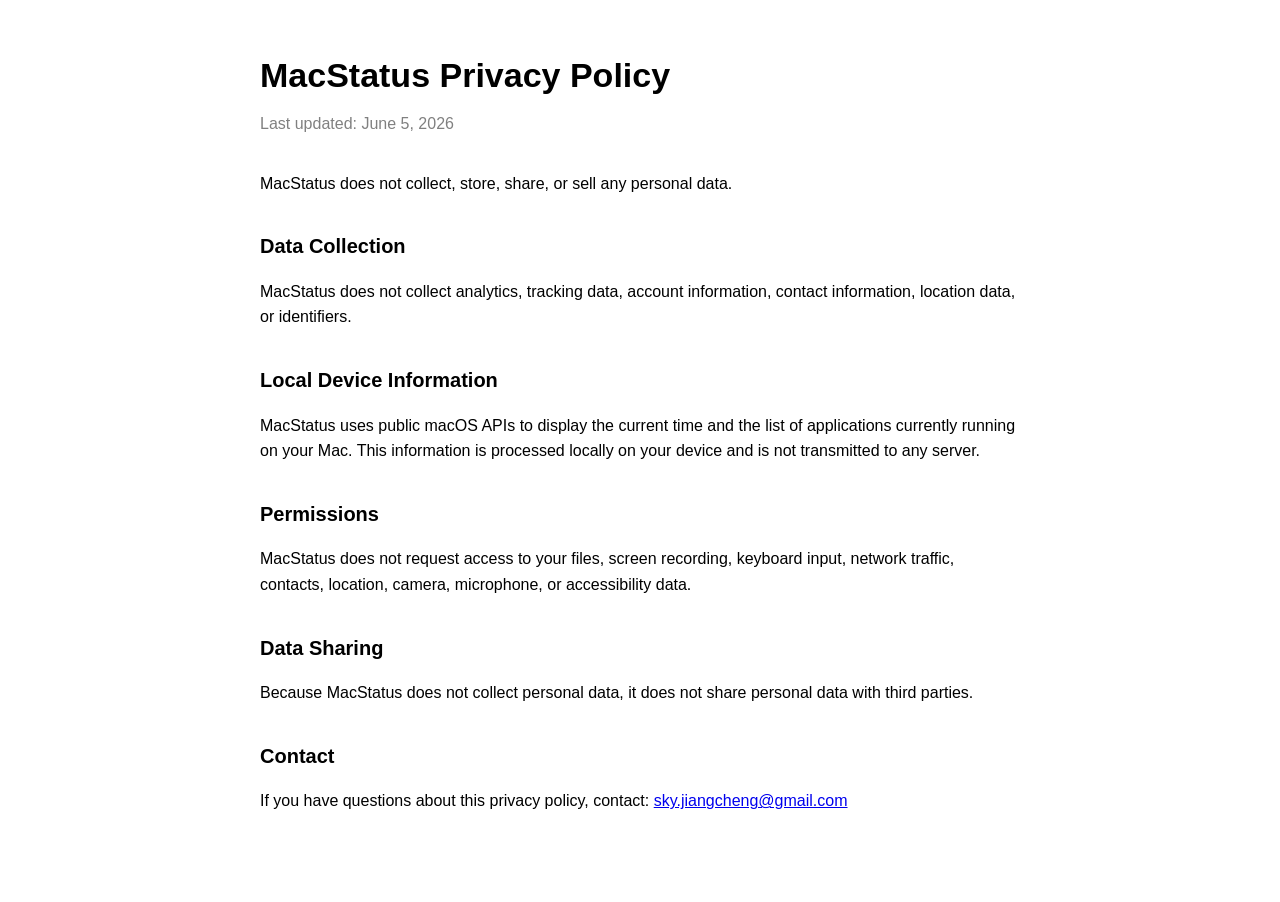
==== docs/index.html @ 31de6efc "Initial MacStatus app" ====
<!doctype html>
<html lang="en">
  <head>
    <meta charset="utf-8">
    <meta name="viewport" content="width=device-width, initial-scale=1">
    <meta http-equiv="refresh" content="0; url=./privacy/">
    <title>MacStatus</title>
  </head>
  <body>
    <p><a href="./privacy/">MacStatus Privacy Policy</a></p>
  </body>
</html>
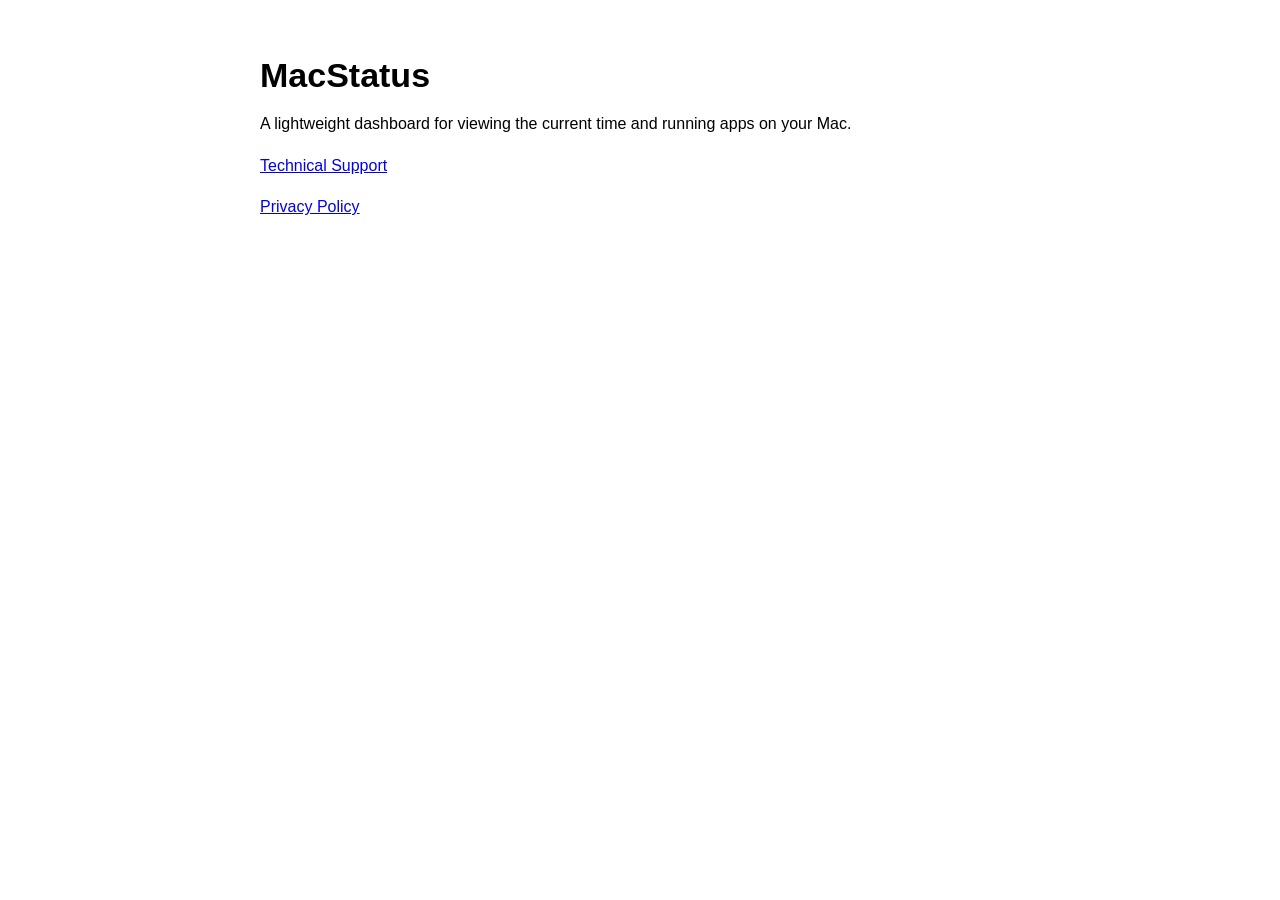
==== commit 038f0daf: "Update MacStatus support contact" ====
--- a/docs/index.html
+++ b/docs/index.html
@@ -3,10 +3,39 @@
   <head>
     <meta charset="utf-8">
     <meta name="viewport" content="width=device-width, initial-scale=1">
-    <meta http-equiv="refresh" content="0; url=./privacy/">
     <title>MacStatus</title>
+    <style>
+      :root {
+        color-scheme: light dark;
+        font-family: -apple-system, BlinkMacSystemFont, "Segoe UI", sans-serif;
+      }
+      body {
+        margin: 0;
+        background: Canvas;
+        color: CanvasText;
+        line-height: 1.6;
+      }
+      main {
+        max-width: 760px;
+        margin: 0 auto;
+        padding: 56px 24px 72px;
+      }
+      h1 {
+        margin: 0 0 8px;
+        font-size: 34px;
+        line-height: 1.15;
+      }
+      a {
+        color: LinkText;
+      }
+    </style>
   </head>
   <body>
-    <p><a href="./privacy/">MacStatus Privacy Policy</a></p>
+    <main>
+      <h1>MacStatus</h1>
+      <p>A lightweight dashboard for viewing the current time and running apps on your Mac.</p>
+      <p><a href="./support/">Technical Support</a></p>
+      <p><a href="./privacy/">Privacy Policy</a></p>
+    </main>
   </body>
 </html>
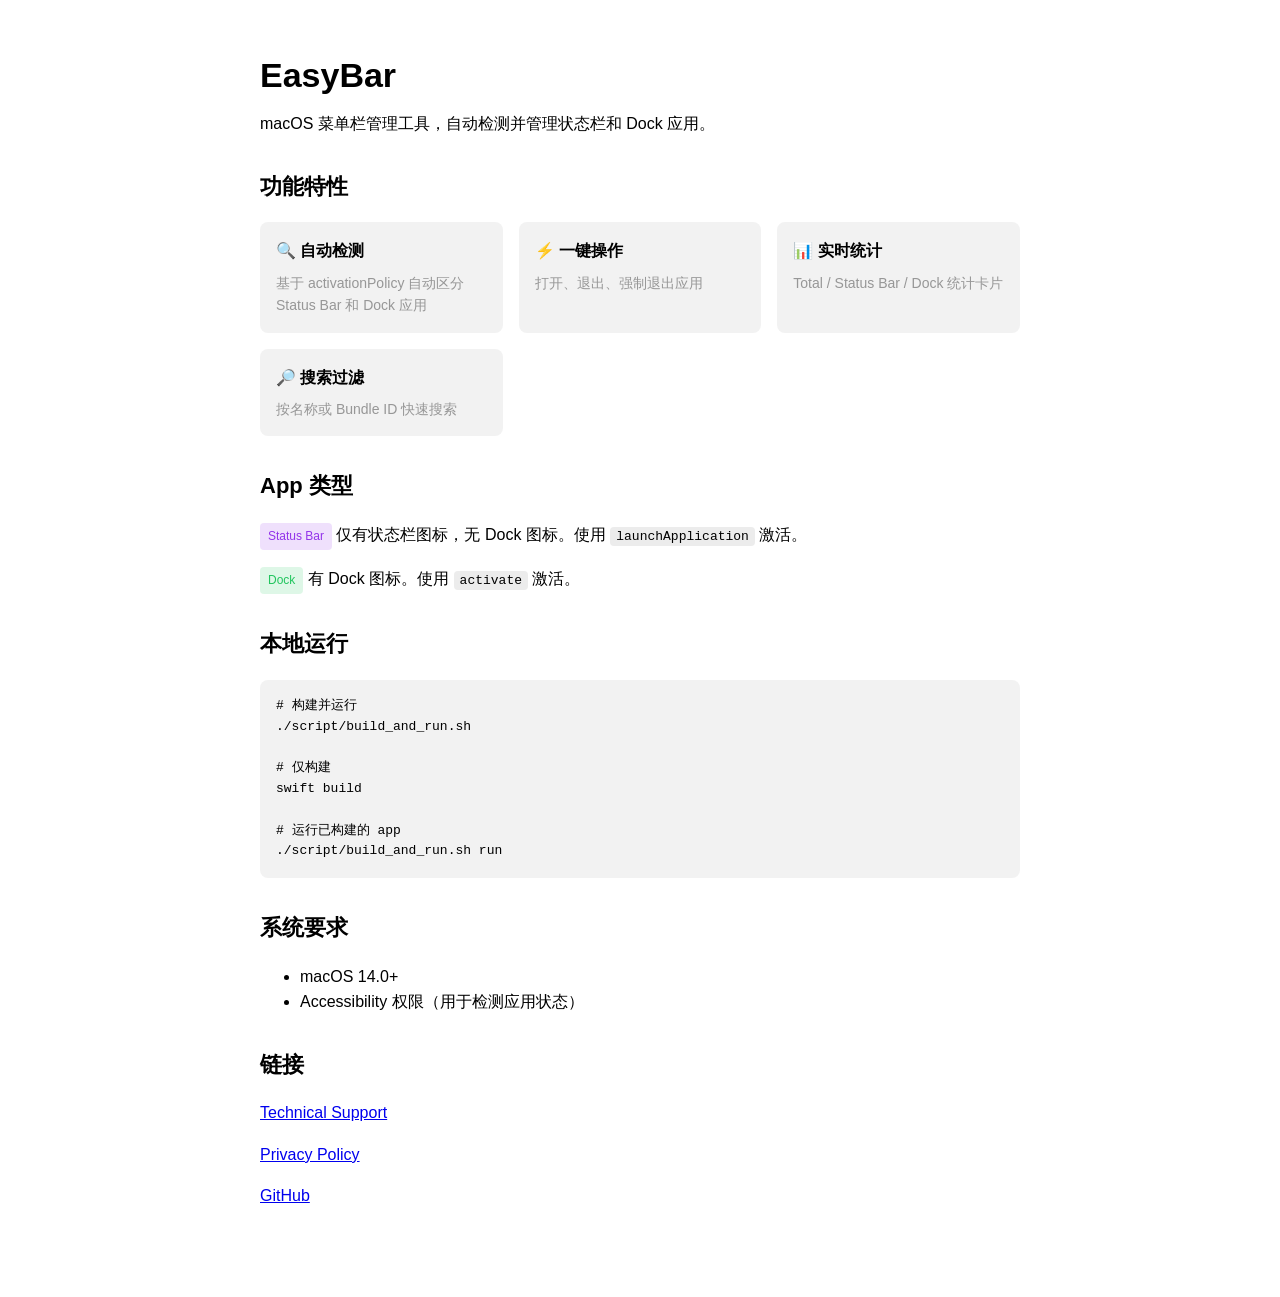
==== commit b143ea38: "docs: 更新文档为中文，反映 v1.13.0 功能 - README.md: 完整功能说明、项目结构、版本历史 - docs/index.html: 功能特性、App 类型、本地运行 - docs" ====
--- a/docs/index.html
+++ b/docs/index.html
@@ -1,9 +1,9 @@
 <!doctype html>
-<html lang="en">
+<html lang="zh-CN">
   <head>
     <meta charset="utf-8">
     <meta name="viewport" content="width=device-width, initial-scale=1">
-    <title>MacStatus</title>
+    <title>EasyBar - macOS 菜单栏管理工具</title>
     <style>
       :root {
         color-scheme: light dark;
@@ -25,17 +25,122 @@
         font-size: 34px;
         line-height: 1.15;
       }
+      h2 {
+        margin-top: 32px;
+        font-size: 22px;
+      }
       a {
         color: LinkText;
+      }
+      .badge {
+        display: inline-block;
+        padding: 4px 8px;
+        border-radius: 4px;
+        font-size: 12px;
+        font-weight: 500;
+      }
+      .badge-statusbar {
+        background: rgba(147, 51, 234, 0.15);
+        color: rgb(147, 51, 234);
+      }
+      .badge-dock {
+        background: rgba(34, 197, 94, 0.15);
+        color: rgb(34, 197, 94);
+      }
+      .feature-grid {
+        display: grid;
+        grid-template-columns: repeat(auto-fit, minmax(200px, 1fr));
+        gap: 16px;
+        margin-top: 16px;
+      }
+      .feature-card {
+        padding: 16px;
+        border-radius: 8px;
+        background: rgba(128, 128, 128, 0.1);
+      }
+      .feature-card h3 {
+        margin: 0 0 8px;
+        font-size: 16px;
+      }
+      .feature-card p {
+        margin: 0;
+        font-size: 14px;
+        color: rgba(128, 128, 128, 0.8);
+      }
+      code {
+        padding: 2px 6px;
+        border-radius: 4px;
+        background: rgba(128, 128, 128, 0.15);
+        font-family: "SF Mono", Menlo, monospace;
+        font-size: 13px;
+      }
+      pre {
+        padding: 16px;
+        border-radius: 8px;
+        background: rgba(128, 128, 128, 0.1);
+        overflow-x: auto;
+      }
+      pre code {
+        padding: 0;
+        background: none;
       }
     </style>
   </head>
   <body>
     <main>
-      <h1>MacStatus</h1>
-      <p>A lightweight dashboard for viewing the current time and running apps on your Mac.</p>
+      <h1>EasyBar</h1>
+      <p>macOS 菜单栏管理工具，自动检测并管理状态栏和 Dock 应用。</p>
+
+      <h2>功能特性</h2>
+      <div class="feature-grid">
+        <div class="feature-card">
+          <h3>🔍 自动检测</h3>
+          <p>基于 activationPolicy 自动区分 Status Bar 和 Dock 应用</p>
+        </div>
+        <div class="feature-card">
+          <h3>⚡ 一键操作</h3>
+          <p>打开、退出、强制退出应用</p>
+        </div>
+        <div class="feature-card">
+          <h3>📊 实时统计</h3>
+          <p>Total / Status Bar / Dock 统计卡片</p>
+        </div>
+        <div class="feature-card">
+          <h3>🔎 搜索过滤</h3>
+          <p>按名称或 Bundle ID 快速搜索</p>
+        </div>
+      </div>
+
+      <h2>App 类型</h2>
+      <p>
+        <span class="badge badge-statusbar">Status Bar</span>
+        仅有状态栏图标，无 Dock 图标。使用 <code>launchApplication</code> 激活。
+      </p>
+      <p>
+        <span class="badge badge-dock">Dock</span>
+        有 Dock 图标。使用 <code>activate</code> 激活。
+      </p>
+
+      <h2>本地运行</h2>
+      <pre><code># 构建并运行
+./script/build_and_run.sh
+
+# 仅构建
+swift build
+
+# 运行已构建的 app
+./script/build_and_run.sh run</code></pre>
+
+      <h2>系统要求</h2>
+      <ul>
+        <li>macOS 14.0+</li>
+        <li>Accessibility 权限（用于检测应用状态）</li>
+      </ul>
+
+      <h2>链接</h2>
       <p><a href="./support/">Technical Support</a></p>
       <p><a href="./privacy/">Privacy Policy</a></p>
+      <p><a href="https://github.com/sky-jiangcheng/EasyBar">GitHub</a></p>
     </main>
   </body>
 </html>
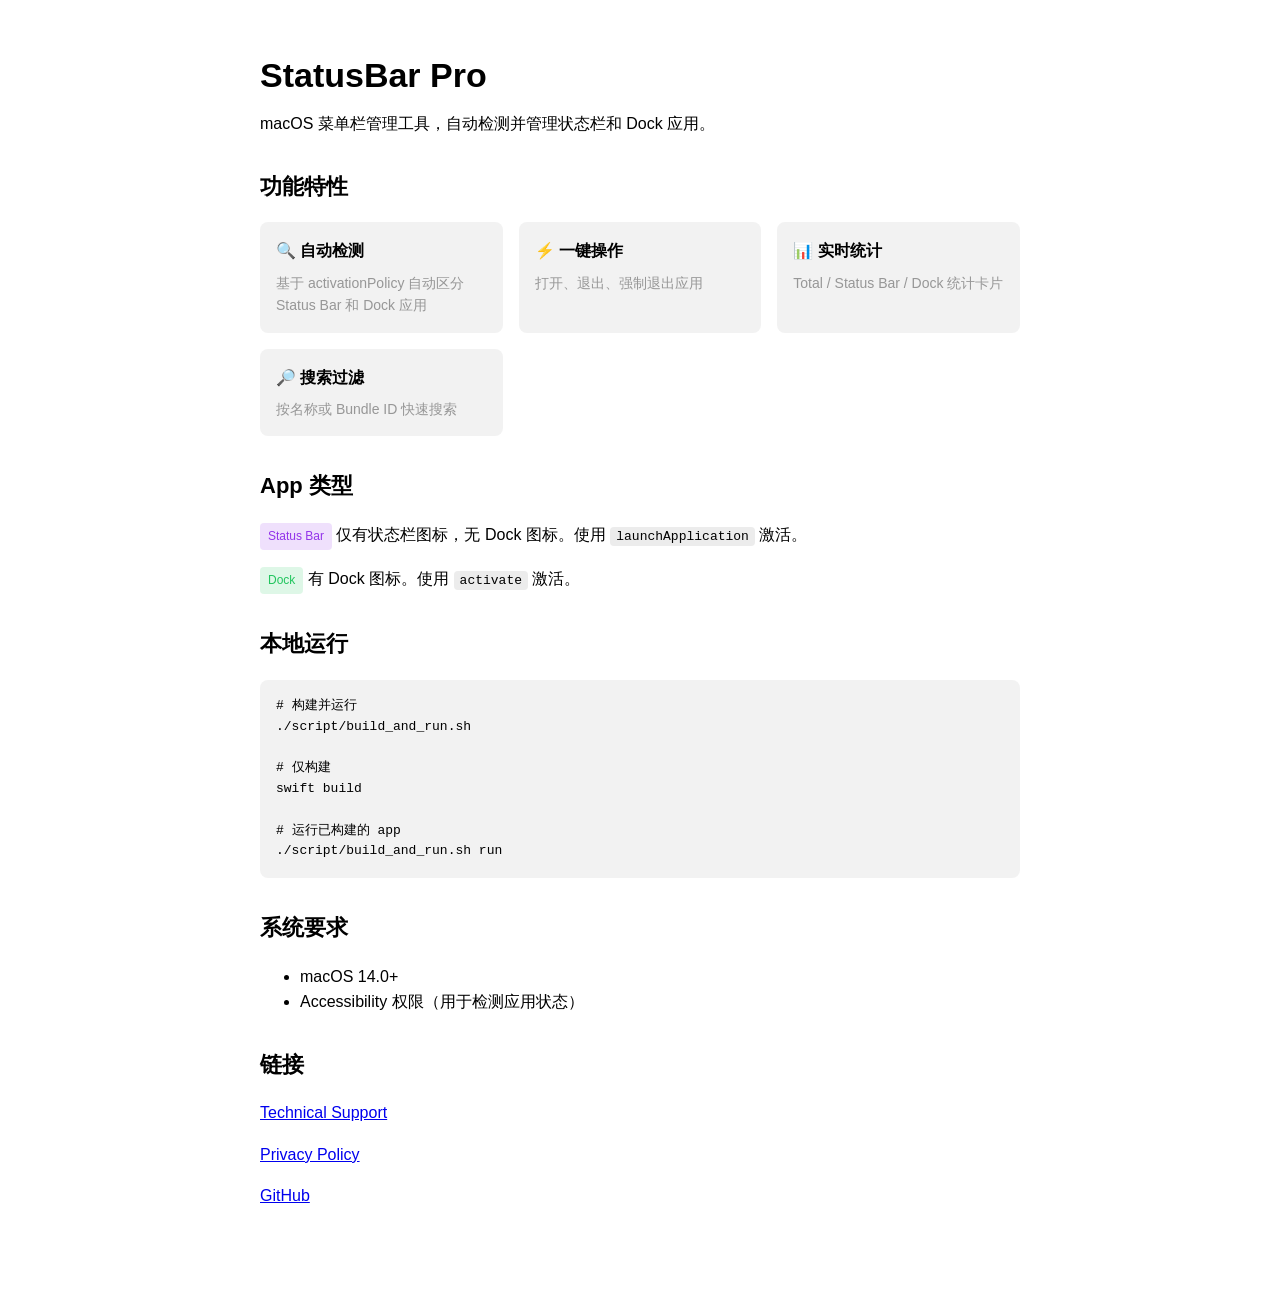
==== commit ba7ab47f: "rebrand: EasyBar → StatusBar Pro - App 名称改为 StatusBar Pro - Bundle ID 改为 com.jiangcheng.MacStatusApp" ====
--- a/docs/index.html
+++ b/docs/index.html
@@ -3,7 +3,7 @@
   <head>
     <meta charset="utf-8">
     <meta name="viewport" content="width=device-width, initial-scale=1">
-    <title>EasyBar - macOS 菜单栏管理工具</title>
+    <title>StatusBar Pro - macOS 菜单栏管理工具</title>
     <style>
       :root {
         color-scheme: light dark;
@@ -88,7 +88,7 @@
   </head>
   <body>
     <main>
-      <h1>EasyBar</h1>
+      <h1>StatusBar Pro</h1>
       <p>macOS 菜单栏管理工具，自动检测并管理状态栏和 Dock 应用。</p>
 
       <h2>功能特性</h2>
@@ -140,7 +140,7 @@
       <h2>链接</h2>
       <p><a href="./support/">Technical Support</a></p>
       <p><a href="./privacy/">Privacy Policy</a></p>
-      <p><a href="https://github.com/sky-jiangcheng/EasyBar">GitHub</a></p>
+      <p><a href="https://github.com/sky-jiangcheng/StatusBar Pro">GitHub</a></p>
     </main>
   </body>
 </html>
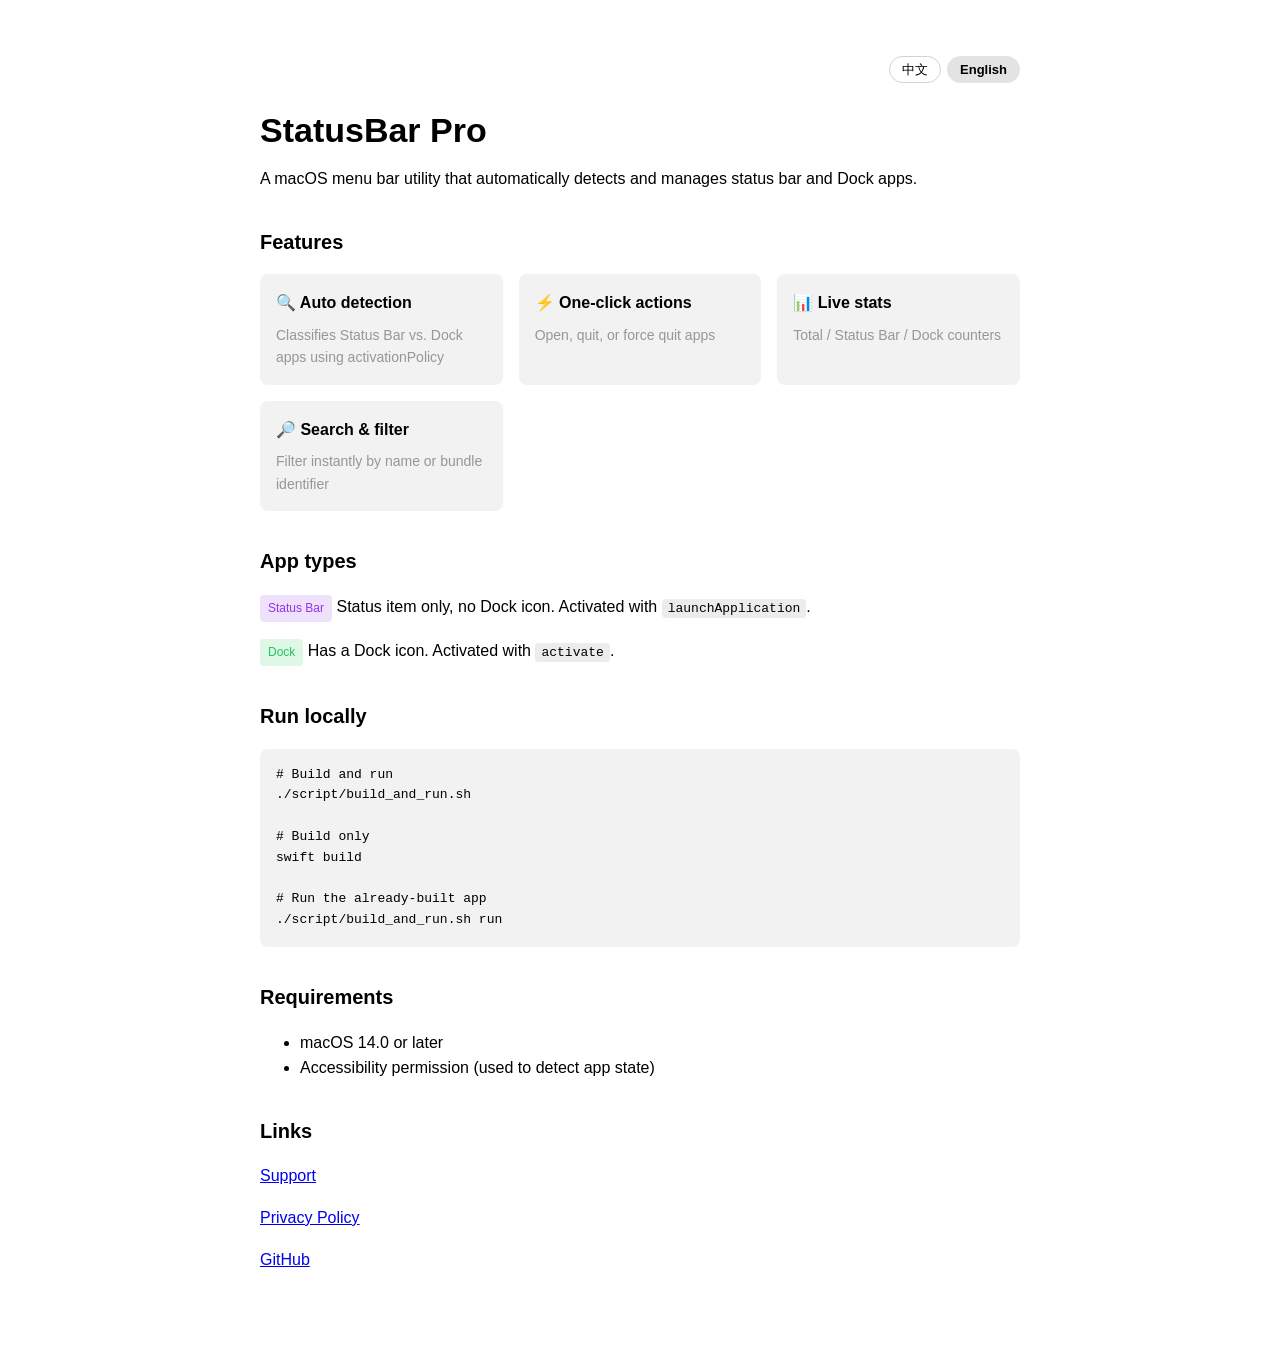
==== commit 8d869379: "docs: add zh/en language switcher (privacy, support, landing) - shared docs/assets/site.css and docs" ====
--- a/docs/index.html
+++ b/docs/index.html
@@ -3,126 +3,57 @@
   <head>
     <meta charset="utf-8">
     <meta name="viewport" content="width=device-width, initial-scale=1">
-    <title>StatusBar Pro - macOS 菜单栏管理工具</title>
-    <style>
-      :root {
-        color-scheme: light dark;
-        font-family: -apple-system, BlinkMacSystemFont, "Segoe UI", sans-serif;
-      }
-      body {
-        margin: 0;
-        background: Canvas;
-        color: CanvasText;
-        line-height: 1.6;
-      }
-      main {
-        max-width: 760px;
-        margin: 0 auto;
-        padding: 56px 24px 72px;
-      }
-      h1 {
-        margin: 0 0 8px;
-        font-size: 34px;
-        line-height: 1.15;
-      }
-      h2 {
-        margin-top: 32px;
-        font-size: 22px;
-      }
-      a {
-        color: LinkText;
-      }
-      .badge {
-        display: inline-block;
-        padding: 4px 8px;
-        border-radius: 4px;
-        font-size: 12px;
-        font-weight: 500;
-      }
-      .badge-statusbar {
-        background: rgba(147, 51, 234, 0.15);
-        color: rgb(147, 51, 234);
-      }
-      .badge-dock {
-        background: rgba(34, 197, 94, 0.15);
-        color: rgb(34, 197, 94);
-      }
-      .feature-grid {
-        display: grid;
-        grid-template-columns: repeat(auto-fit, minmax(200px, 1fr));
-        gap: 16px;
-        margin-top: 16px;
-      }
-      .feature-card {
-        padding: 16px;
-        border-radius: 8px;
-        background: rgba(128, 128, 128, 0.1);
-      }
-      .feature-card h3 {
-        margin: 0 0 8px;
-        font-size: 16px;
-      }
-      .feature-card p {
-        margin: 0;
-        font-size: 14px;
-        color: rgba(128, 128, 128, 0.8);
-      }
-      code {
-        padding: 2px 6px;
-        border-radius: 4px;
-        background: rgba(128, 128, 128, 0.15);
-        font-family: "SF Mono", Menlo, monospace;
-        font-size: 13px;
-      }
-      pre {
-        padding: 16px;
-        border-radius: 8px;
-        background: rgba(128, 128, 128, 0.1);
-        overflow-x: auto;
-      }
-      pre code {
-        padding: 0;
-        background: none;
-      }
-    </style>
+    <meta name="description" content="StatusBar Pro — macOS menu bar manager that detects and manages status bar and Dock apps.">
+    <title
+      data-title-zh-CN="StatusBar Pro - macOS 菜单栏管理工具"
+      data-title-en="StatusBar Pro - macOS Menu Bar Manager"
+    >StatusBar Pro - macOS 菜单栏管理工具</title>
+    <link rel="stylesheet" href="./assets/site.css">
+    <script src="./assets/i18n.js" defer></script>
   </head>
   <body>
     <main>
-      <h1>StatusBar Pro</h1>
-      <p>macOS 菜单栏管理工具，自动检测并管理状态栏和 Dock 应用。</p>
-
-      <h2>功能特性</h2>
-      <div class="feature-grid">
-        <div class="feature-card">
-          <h3>🔍 自动检测</h3>
-          <p>基于 activationPolicy 自动区分 Status Bar 和 Dock 应用</p>
-        </div>
-        <div class="feature-card">
-          <h3>⚡ 一键操作</h3>
-          <p>打开、退出、强制退出应用</p>
-        </div>
-        <div class="feature-card">
-          <h3>📊 实时统计</h3>
-          <p>Total / Status Bar / Dock 统计卡片</p>
-        </div>
-        <div class="feature-card">
-          <h3>🔎 搜索过滤</h3>
-          <p>按名称或 Bundle ID 快速搜索</p>
-        </div>
+      <div class="lang-switch" data-lang-switch role="group" aria-label="Language / 语言">
+        <button type="button" data-lang="zh-CN" aria-pressed="true">中文</button>
+        <button type="button" data-lang="en" aria-pressed="false">English</button>
       </div>
 
-      <h2>App 类型</h2>
-      <p>
-        <span class="badge badge-statusbar">Status Bar</span>
-        仅有状态栏图标，无 Dock 图标。使用 <code>launchApplication</code> 激活。
-      </p>
-      <p>
-        <span class="badge badge-dock">Dock</span>
-        有 Dock 图标。使用 <code>activate</code> 激活。
-      </p>
+      <section data-lang-block="zh-CN">
+        <h1>StatusBar Pro</h1>
+        <p>macOS 菜单栏管理工具，自动检测并管理状态栏和 Dock 应用。</p>
 
-      <h2>本地运行</h2>
-      <pre><code># 构建并运行
+        <h2>功能特性</h2>
+        <div class="feature-grid">
+          <div class="feature-card">
+            <h3>🔍 自动检测</h3>
+            <p>基于 activationPolicy 自动区分 Status Bar 和 Dock 应用</p>
+          </div>
+          <div class="feature-card">
+            <h3>⚡ 一键操作</h3>
+            <p>打开、退出、强制退出应用</p>
+          </div>
+          <div class="feature-card">
+            <h3>📊 实时统计</h3>
+            <p>Total / Status Bar / Dock 统计卡片</p>
+          </div>
+          <div class="feature-card">
+            <h3>🔎 搜索过滤</h3>
+            <p>按名称或 Bundle ID 快速搜索</p>
+          </div>
+        </div>
+
+        <h2>App 类型</h2>
+        <p>
+          <span class="badge badge-statusbar">Status Bar</span>
+          仅有状态栏图标，无 Dock 图标。使用 <code>launchApplication</code> 激活。
+        </p>
+        <p>
+          <span class="badge badge-dock">Dock</span>
+          有 Dock 图标。使用 <code>activate</code> 激活。
+        </p>
+
+        <h2>本地运行</h2>
+        <pre><code># 构建并运行
 ./script/build_and_run.sh
 
 # 仅构建
@@ -131,16 +62,73 @@
 # 运行已构建的 app
 ./script/build_and_run.sh run</code></pre>
 
-      <h2>系统要求</h2>
-      <ul>
-        <li>macOS 14.0+</li>
-        <li>Accessibility 权限（用于检测应用状态）</li>
-      </ul>
+        <h2>系统要求</h2>
+        <ul>
+          <li>macOS 14.0+</li>
+          <li>Accessibility 权限（用于检测应用状态）</li>
+        </ul>
 
-      <h2>链接</h2>
-      <p><a href="./support/">Technical Support</a></p>
-      <p><a href="./privacy/">Privacy Policy</a></p>
-      <p><a href="https://github.com/sky-jiangcheng/StatusBar Pro">GitHub</a></p>
+        <h2>链接</h2>
+        <p><a href="./support/">技术支持</a></p>
+        <p><a href="./privacy/">隐私政策</a></p>
+        <p><a href="https://github.com/sky-jiangcheng/EasyBar">GitHub</a></p>
+      </section>
+
+      <section data-lang-block="en" hidden>
+        <h1>StatusBar Pro</h1>
+        <p>A macOS menu bar utility that automatically detects and manages status bar and Dock apps.</p>
+
+        <h2>Features</h2>
+        <div class="feature-grid">
+          <div class="feature-card">
+            <h3>🔍 Auto detection</h3>
+            <p>Classifies Status Bar vs. Dock apps using activationPolicy</p>
+          </div>
+          <div class="feature-card">
+            <h3>⚡ One-click actions</h3>
+            <p>Open, quit, or force quit apps</p>
+          </div>
+          <div class="feature-card">
+            <h3>📊 Live stats</h3>
+            <p>Total / Status Bar / Dock counters</p>
+          </div>
+          <div class="feature-card">
+            <h3>🔎 Search &amp; filter</h3>
+            <p>Filter instantly by name or bundle identifier</p>
+          </div>
+        </div>
+
+        <h2>App types</h2>
+        <p>
+          <span class="badge badge-statusbar">Status Bar</span>
+          Status item only, no Dock icon. Activated with <code>launchApplication</code>.
+        </p>
+        <p>
+          <span class="badge badge-dock">Dock</span>
+          Has a Dock icon. Activated with <code>activate</code>.
+        </p>
+
+        <h2>Run locally</h2>
+        <pre><code># Build and run
+./script/build_and_run.sh
+
+# Build only
+swift build
+
+# Run the already-built app
+./script/build_and_run.sh run</code></pre>
+
+        <h2>Requirements</h2>
+        <ul>
+          <li>macOS 14.0 or later</li>
+          <li>Accessibility permission (used to detect app state)</li>
+        </ul>
+
+        <h2>Links</h2>
+        <p><a href="./support/">Support</a></p>
+        <p><a href="./privacy/">Privacy Policy</a></p>
+        <p><a href="https://github.com/sky-jiangcheng/EasyBar">GitHub</a></p>
+      </section>
     </main>
   </body>
 </html>
--- a/docs/assets/site.css
+++ b/docs/assets/site.css
@@ -0,0 +1,140 @@
+:root {
+  color-scheme: light dark;
+  font-family: -apple-system, BlinkMacSystemFont, "Segoe UI", sans-serif;
+}
+
+body {
+  margin: 0;
+  background: Canvas;
+  color: CanvasText;
+  line-height: 1.6;
+}
+
+main {
+  max-width: 760px;
+  margin: 0 auto;
+  padding: 56px 24px 72px;
+}
+
+h1 {
+  margin: 0 0 8px;
+  font-size: 34px;
+  line-height: 1.15;
+}
+
+h2 {
+  margin-top: 34px;
+  font-size: 20px;
+}
+
+p,
+li {
+  font-size: 16px;
+}
+
+a {
+  color: LinkText;
+}
+
+code {
+  padding: 2px 6px;
+  border-radius: 4px;
+  background: rgba(128, 128, 128, 0.15);
+  font-family: "SF Mono", Menlo, monospace;
+  font-size: 13px;
+}
+
+pre {
+  padding: 16px;
+  border-radius: 8px;
+  background: rgba(128, 128, 128, 0.1);
+  overflow-x: auto;
+}
+
+pre code {
+  padding: 0;
+  background: none;
+}
+
+.muted {
+  color: GrayText;
+  margin-bottom: 34px;
+}
+
+/* Language switcher */
+.lang-switch {
+  display: flex;
+  justify-content: flex-end;
+  gap: 6px;
+  margin-bottom: 28px;
+}
+
+.lang-switch button {
+  font: inherit;
+  font-size: 13px;
+  line-height: 1;
+  padding: 6px 12px;
+  border: 1px solid rgba(128, 128, 128, 0.35);
+  border-radius: 999px;
+  background: transparent;
+  color: CanvasText;
+  cursor: pointer;
+}
+
+.lang-switch button:hover {
+  background: rgba(128, 128, 128, 0.12);
+}
+
+.lang-switch button[aria-pressed="true"] {
+  background: rgba(128, 128, 128, 0.22);
+  border-color: transparent;
+  font-weight: 600;
+}
+
+.lang-switch button:focus-visible {
+  outline: 2px solid LinkText;
+  outline-offset: 2px;
+}
+
+/* Landing page only */
+.badge {
+  display: inline-block;
+  padding: 4px 8px;
+  border-radius: 4px;
+  font-size: 12px;
+  font-weight: 500;
+}
+
+.badge-statusbar {
+  background: rgba(147, 51, 234, 0.15);
+  color: rgb(147, 51, 234);
+}
+
+.badge-dock {
+  background: rgba(34, 197, 94, 0.15);
+  color: rgb(34, 197, 94);
+}
+
+.feature-grid {
+  display: grid;
+  grid-template-columns: repeat(auto-fit, minmax(200px, 1fr));
+  gap: 16px;
+  margin-top: 16px;
+}
+
+.feature-card {
+  padding: 16px;
+  border-radius: 8px;
+  background: rgba(128, 128, 128, 0.1);
+}
+
+.feature-card h3 {
+  margin: 0 0 8px;
+  font-size: 16px;
+}
+
+.feature-card p {
+  margin: 0;
+  font-size: 14px;
+  color: rgba(128, 128, 128, 0.8);
+}
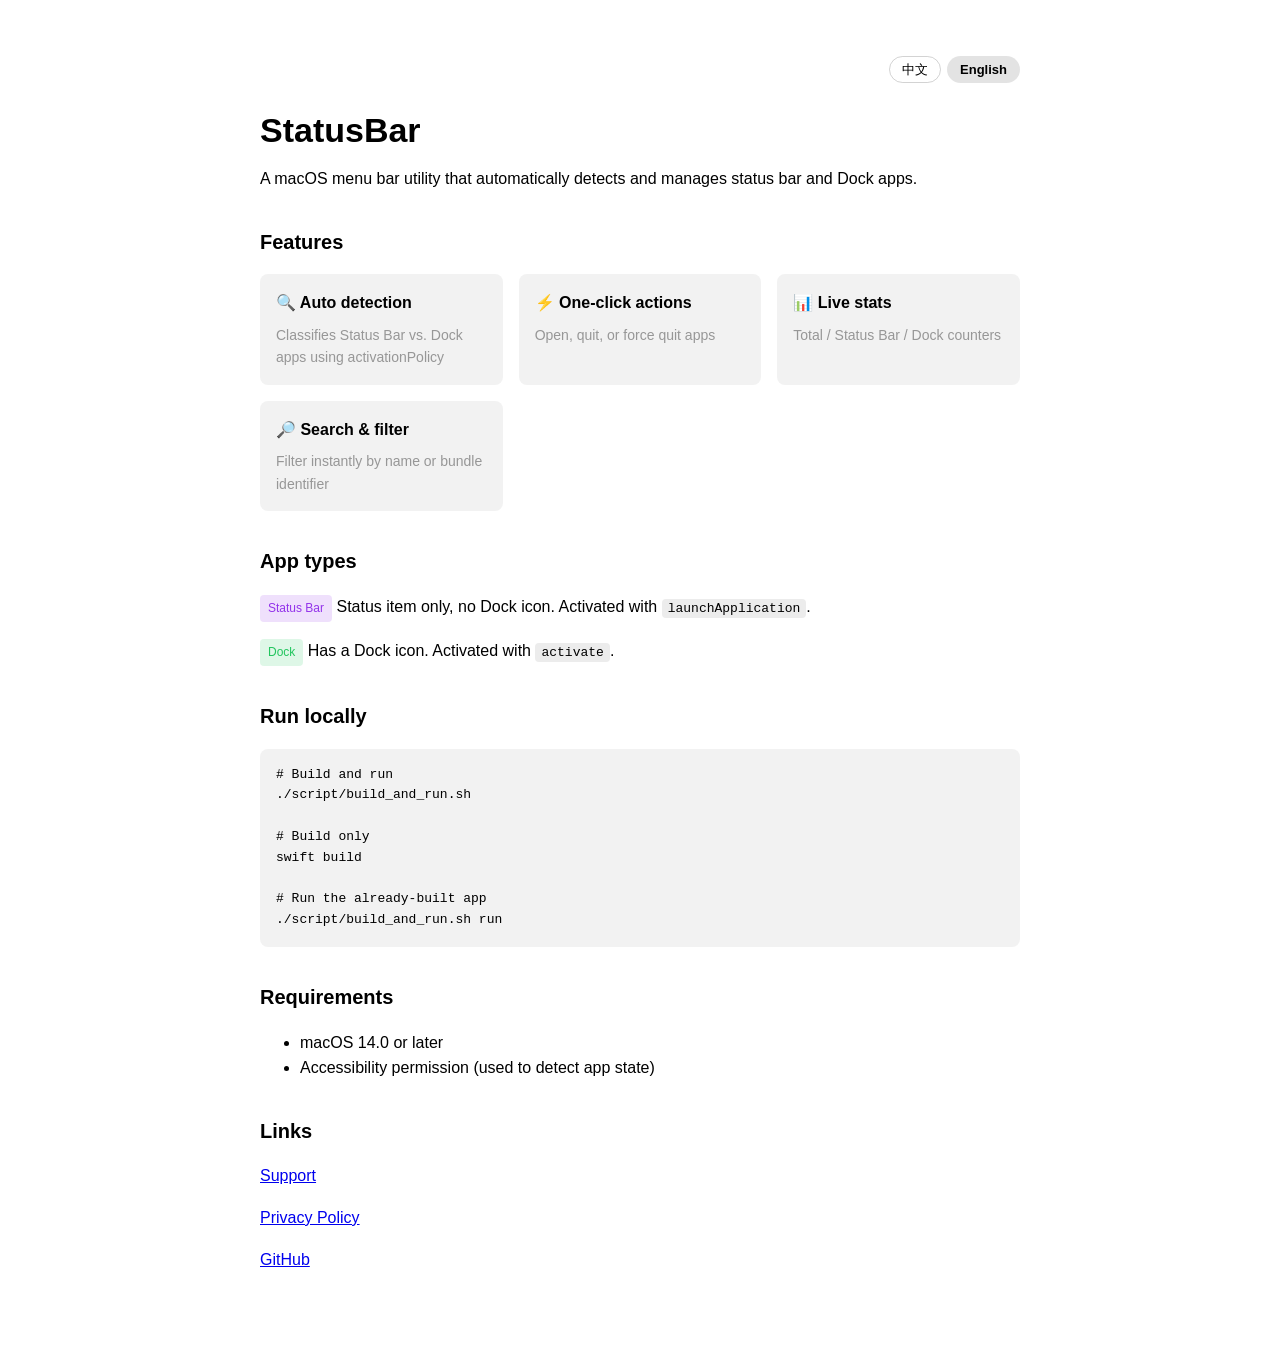
==== commit 9f618149: "docs: 版本历史新增 v1.16.0 (品牌统一) Ultraworked with [Sisyphus](https://github.com/code-yeongyu/oh-my-openag" ====
--- a/docs/index.html
+++ b/docs/index.html
@@ -3,11 +3,11 @@
   <head>
     <meta charset="utf-8">
     <meta name="viewport" content="width=device-width, initial-scale=1">
-    <meta name="description" content="StatusBar Pro — macOS menu bar manager that detects and manages status bar and Dock apps.">
+    <meta name="description" content="StatusBar — macOS menu bar manager that detects and manages status bar and Dock apps.">
     <title
-      data-title-zh-CN="StatusBar Pro - macOS 菜单栏管理工具"
-      data-title-en="StatusBar Pro - macOS Menu Bar Manager"
-    >StatusBar Pro - macOS 菜单栏管理工具</title>
+      data-title-zh-CN="StatusBar - macOS 菜单栏管理工具"
+      data-title-en="StatusBar - macOS Menu Bar Manager"
+    >StatusBar - macOS 菜单栏管理工具</title>
     <link rel="stylesheet" href="./assets/site.css">
     <script src="./assets/i18n.js" defer></script>
   </head>
@@ -19,7 +19,7 @@
       </div>
 
       <section data-lang-block="zh-CN">
-        <h1>StatusBar Pro</h1>
+        <h1>StatusBar</h1>
         <p>macOS 菜单栏管理工具，自动检测并管理状态栏和 Dock 应用。</p>
 
         <h2>功能特性</h2>
@@ -71,11 +71,11 @@
         <h2>链接</h2>
         <p><a href="./support/">技术支持</a></p>
         <p><a href="./privacy/">隐私政策</a></p>
-        <p><a href="https://github.com/sky-jiangcheng/EasyBar">GitHub</a></p>
+        <p><a href="https://github.com/sky-jiangcheng/StatusBar">GitHub</a></p>
       </section>
 
       <section data-lang-block="en" hidden>
-        <h1>StatusBar Pro</h1>
+        <h1>StatusBar</h1>
         <p>A macOS menu bar utility that automatically detects and manages status bar and Dock apps.</p>
 
         <h2>Features</h2>
@@ -127,7 +127,7 @@
         <h2>Links</h2>
         <p><a href="./support/">Support</a></p>
         <p><a href="./privacy/">Privacy Policy</a></p>
-        <p><a href="https://github.com/sky-jiangcheng/EasyBar">GitHub</a></p>
+        <p><a href="https://github.com/sky-jiangcheng/StatusBar">GitHub</a></p>
       </section>
     </main>
   </body>
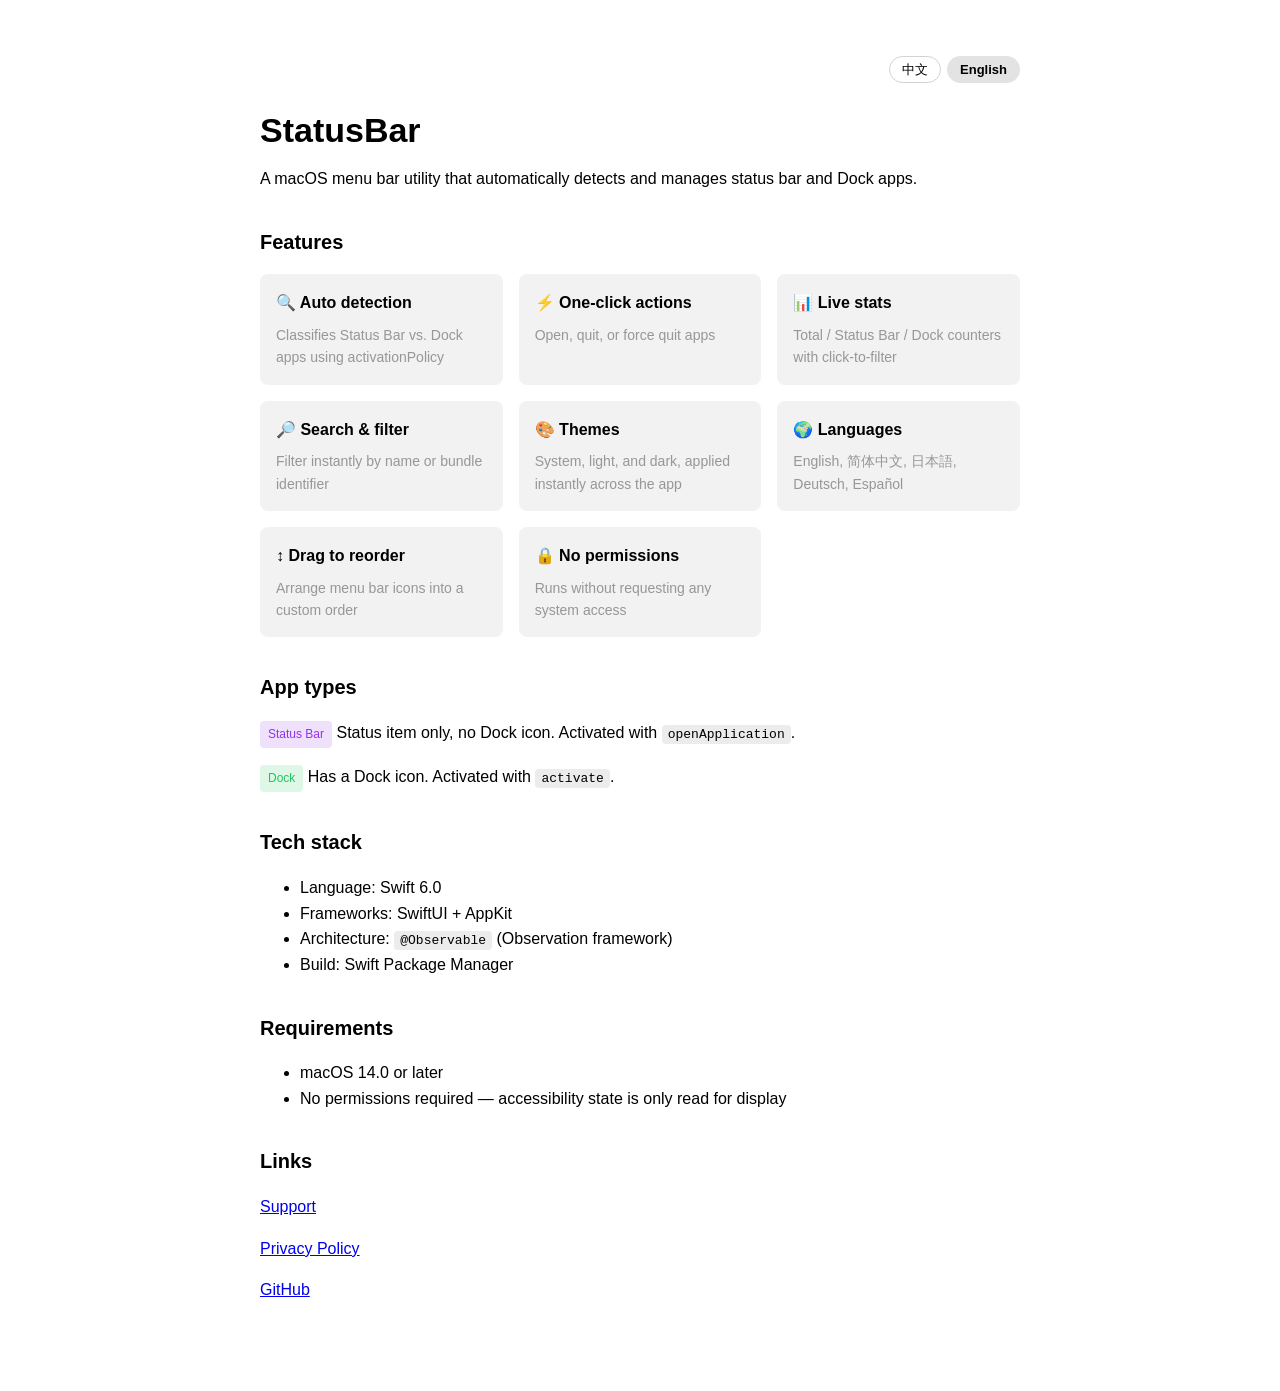
==== commit 4f4470a9: "docs: refresh site features and CI secrets for v1.16.0 Update docs/index.html feature grid (themes, " ====
--- a/docs/index.html
+++ b/docs/index.html
@@ -34,38 +34,52 @@
           </div>
           <div class="feature-card">
             <h3>📊 实时统计</h3>
-            <p>Total / Status Bar / Dock 统计卡片</p>
+            <p>Total / Status Bar / Dock 统计卡片，点击联动过滤</p>
           </div>
           <div class="feature-card">
             <h3>🔎 搜索过滤</h3>
             <p>按名称或 Bundle ID 快速搜索</p>
+          </div>
+          <div class="feature-card">
+            <h3>🎨 外观主题</h3>
+            <p>跟随系统 / 浅色 / 深色，全局即时生效</p>
+          </div>
+          <div class="feature-card">
+            <h3>🌍 多语言</h3>
+            <p>简体中文 / English / 日本語 / Deutsch / Español</p>
+          </div>
+          <div class="feature-card">
+            <h3>↕️ 拖拽排序</h3>
+            <p>拖拽调整菜单栏图标的自定义顺序</p>
+          </div>
+          <div class="feature-card">
+            <h3>🔒 无需权限</h3>
+            <p>运行时不请求任何系统权限</p>
           </div>
         </div>
 
         <h2>App 类型</h2>
         <p>
           <span class="badge badge-statusbar">Status Bar</span>
-          仅有状态栏图标，无 Dock 图标。使用 <code>launchApplication</code> 激活。
+          仅有状态栏图标，无 Dock 图标。使用 <code>openApplication</code> 激活。
         </p>
         <p>
           <span class="badge badge-dock">Dock</span>
           有 Dock 图标。使用 <code>activate</code> 激活。
         </p>
 
-        <h2>本地运行</h2>
-        <pre><code># 构建并运行
-./script/build_and_run.sh
-
-# 仅构建
-swift build
-
-# 运行已构建的 app
-./script/build_and_run.sh run</code></pre>
+        <h2>技术栈</h2>
+        <ul>
+          <li>语言：Swift 6.0</li>
+          <li>框架：SwiftUI + AppKit</li>
+          <li>架构：<code>@Observable</code>（Observation framework）</li>
+          <li>构建：Swift Package Manager</li>
+        </ul>
 
         <h2>系统要求</h2>
         <ul>
           <li>macOS 14.0+</li>
-          <li>Accessibility 权限（用于检测应用状态）</li>
+          <li>不请求任何权限：应用只读取辅助功能开关状态用于界面只读展示</li>
         </ul>
 
         <h2>链接</h2>
@@ -90,38 +104,52 @@
           </div>
           <div class="feature-card">
             <h3>📊 Live stats</h3>
-            <p>Total / Status Bar / Dock counters</p>
+            <p>Total / Status Bar / Dock counters with click-to-filter</p>
           </div>
           <div class="feature-card">
             <h3>🔎 Search &amp; filter</h3>
             <p>Filter instantly by name or bundle identifier</p>
+          </div>
+          <div class="feature-card">
+            <h3>🎨 Themes</h3>
+            <p>System, light, and dark, applied instantly across the app</p>
+          </div>
+          <div class="feature-card">
+            <h3>🌍 Languages</h3>
+            <p>English, 简体中文, 日本語, Deutsch, Español</p>
+          </div>
+          <div class="feature-card">
+            <h3>↕️ Drag to reorder</h3>
+            <p>Arrange menu bar icons into a custom order</p>
+          </div>
+          <div class="feature-card">
+            <h3>🔒 No permissions</h3>
+            <p>Runs without requesting any system access</p>
           </div>
         </div>
 
         <h2>App types</h2>
         <p>
           <span class="badge badge-statusbar">Status Bar</span>
-          Status item only, no Dock icon. Activated with <code>launchApplication</code>.
+          Status item only, no Dock icon. Activated with <code>openApplication</code>.
         </p>
         <p>
           <span class="badge badge-dock">Dock</span>
           Has a Dock icon. Activated with <code>activate</code>.
         </p>
 
-        <h2>Run locally</h2>
-        <pre><code># Build and run
-./script/build_and_run.sh
-
-# Build only
-swift build
-
-# Run the already-built app
-./script/build_and_run.sh run</code></pre>
+        <h2>Tech stack</h2>
+        <ul>
+          <li>Language: Swift 6.0</li>
+          <li>Frameworks: SwiftUI + AppKit</li>
+          <li>Architecture: <code>@Observable</code> (Observation framework)</li>
+          <li>Build: Swift Package Manager</li>
+        </ul>
 
         <h2>Requirements</h2>
         <ul>
           <li>macOS 14.0 or later</li>
-          <li>Accessibility permission (used to detect app state)</li>
+          <li>No permissions required — accessibility state is only read for display</li>
         </ul>
 
         <h2>Links</h2>
